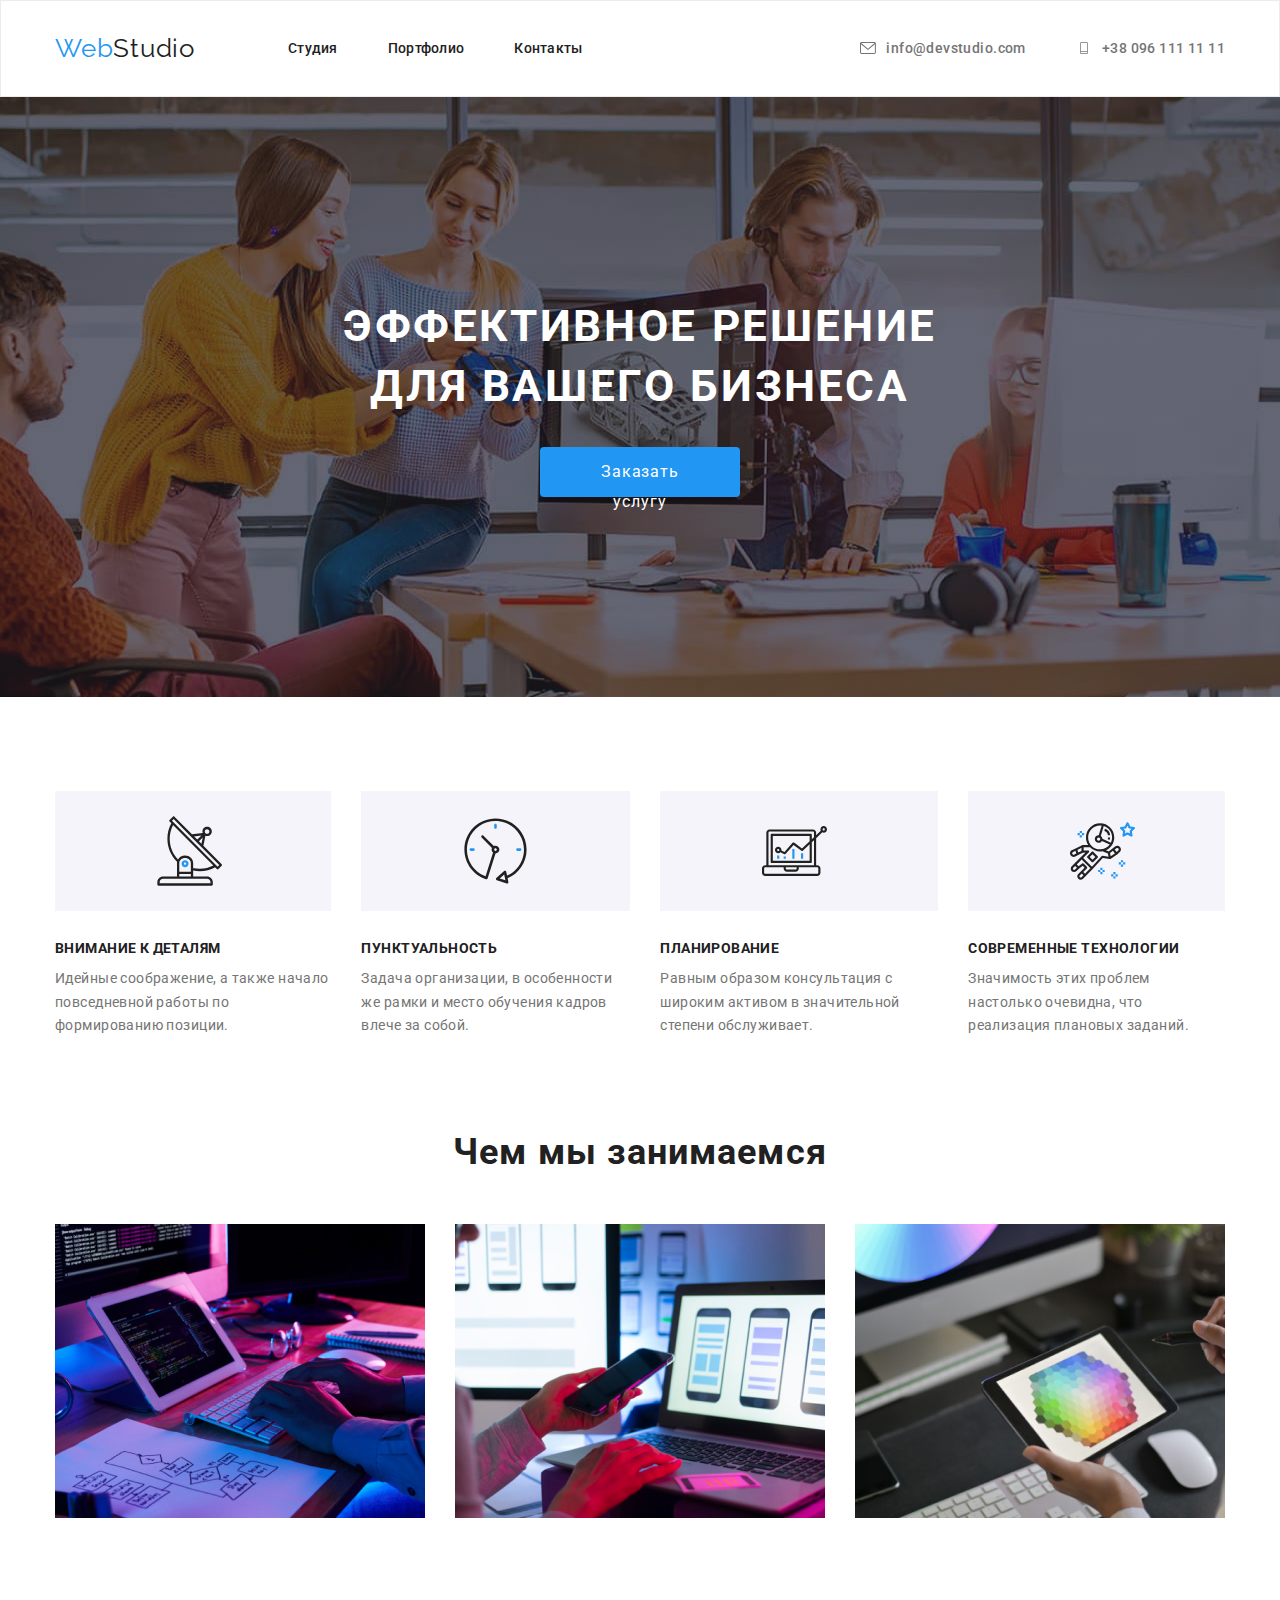
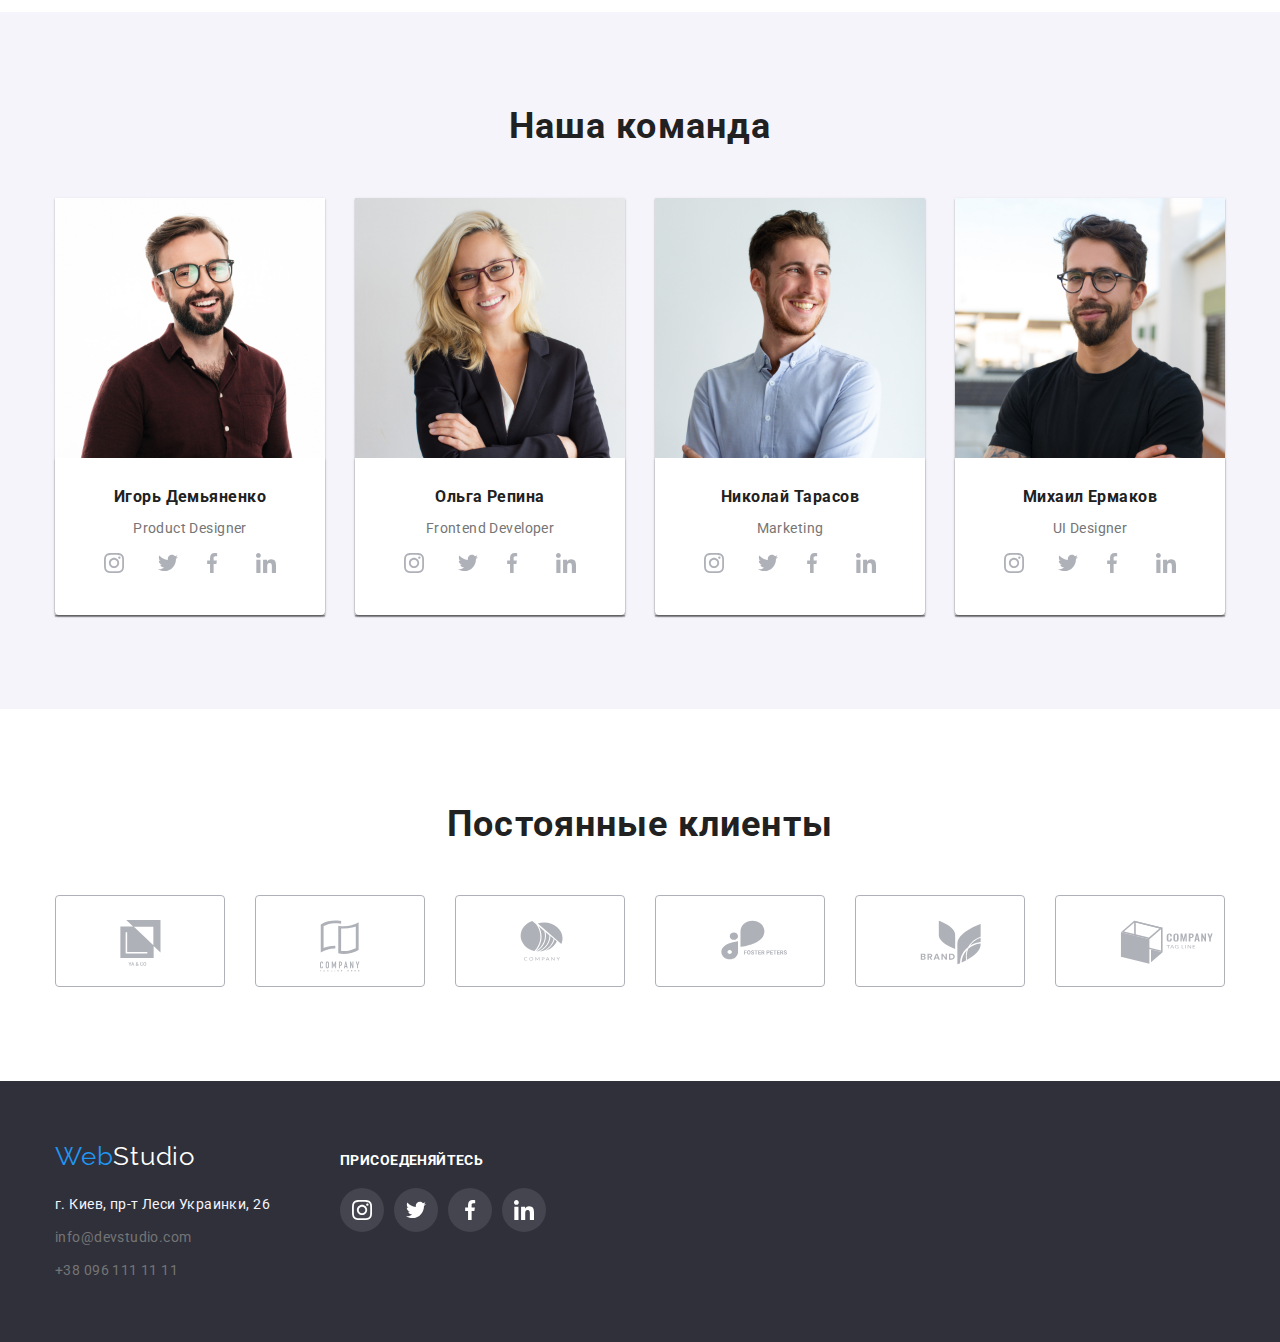
==== index.html @ e849c687 "hw5" ====
<!DOCTYPE html>
<html lang="ru">
  <head>
    <meta charset="UTF-8">
    <meta name="viewport" content="width=device-width, initial-scale=1.0">
    <title>Project GOIT</title>
    <link rel="preconnect" href="https://fonts.gstatic.com">
    <link href="https://fonts.googleapis.com/css2?family=Raleway:wght@700&family=Roboto:wght@400;500;700;900&display=swap" rel="stylesheet">
    <link rel="stylesheet" href="https://cdnjs.cloudflare.com/ajax/libs/modern-normalize/1.0.0/modern-normalize.css">
    <link rel="stylesheet" href="css/styles.css">
  </head>
  <body>
    <header class="header">
      <div class="container header-page">
      <nav class="main-nav">
        <a class='logo' href="index.html"><span class="logo-color">Web</span>Studio</a>
        <ul class="header-links">
          <li class="item"><a href="" class="header-link">Студия</a></li>
          <li class="item"><a href="portfolio.html" class="header-link">Портфолио</a></li>
          <li class="item"><a href="" class="header-link">Контакты</a></li>
        </ul>
      </nav>
        <ul class="header-contacts adress-list">
          <li class="item contacts-item"><a href="" class="contacts address-link">
            <svg class="adress-icon">
              <use href="./images/icons/sprite.svg#icon-email"></use>
            </svg>
            info@devstudio.com
          </a></li>
          <li class="item contacts-item"><a href="" class="contacts address-link">
            <svg class="adress-icon phone">
              <use href="./images/icons/sprite.svg#icon-phone"></use>
            </svg>
            +38  096  111  11  11
          </a></li>
        </ul>
      </div>
    </header>
    <main>
    <section class="hero">
      <div class="container page-hero">
        <h1 class="hero-title">Эффективное решение для вашего бизнеса</h1>
        <button class="hero-button" type="button">Заказать услугу</button>
      </div>
      </section>
      <section class="section">
        <div class="container">
        <ul class="about-list">
          <li class="item">
            <div class="our-privilege">
              <svg class="our-privilege-item">
                <use href="./images/icons/sprite.svg#icon-antenna"></use>
              </svg>
            </div>
            <h3 class="about-subtitle">Внимание к деталям</h3>
            <p class="about-list-text">
             Идейные соображение, а также начало повседневной работы по формированию позиции.
            </p>
          </li>
          <li class="item">
            <div class="our-privilege">
              <svg class="our-privilege-item">
                <use href="./images/icons/sprite.svg#icon-clock"></use>
              </svg>
            </div>
            <h3 class="about-subtitle">Пунктуальность</h3>
            <p class="about-list-text">
              Задача организации, в особенности же рамки и место обучения кадров влече  за собой.
            </p>
          </li>
          <li class="item">
            <div class="our-privilege">
              <svg class="our-privilege-item">
                <use href="./images/icons/sprite.svg#icon-diagram"></use>
              </svg>
            </div>
            <h3 class="about-subtitle">Планирование</h3>
            <p class="about-list-text">
             Равным образом консультация с широким активом в значительной степени обслуживает.
            </p>
          </li>
          <li class="item">
            <div class="our-privilege">
              <svg class="our-privilege-item">
                <use href="./images/icons/sprite.svg#icon-astronaut"></use>
              </svg>
            </div>
            <h3 class="about-subtitle">Современные технологии</h3>
            <p class="about-list-text">
              Значимость этих проблем настолько очевидна, что реализация плановых заданий.
            </p>
          </li>
        </ul>
      </div>
      </section>
      <section class="section services">
        <div class="container">
          <h2 class="services-title">Чем мы занимаемся</h2>
          <ul class="services-list">
            <li class="services-img"><img src="images/img1.jpg" width="370" height="294" alt="руки на клавиатуре"></li>
            <li class="services-img"><img src="images/img2.jpg" width="370" height="294" alt="телефон в руке"></li>
            <li class="services-img"><img src="images/img3.jpg" width="370" height="294" alt="планшет в руке"></li>
        </ul>
      </div>
      </section>
      <section class=" section our-team">
        <div class="container">
        <h2 class="our-team-title">Наша команда</h2>
        <ul class="our-team-list">
          <li class="card-in-case">
            <img src="./images/team/igor.jpg" width="270" height="260" alt="Игорь Демьяненко">
            <div class="name-work">
            <h3 class="name">Игорь Демьяненко</h3>
            <p lang="en">Product Designer</p>
            <ul class="socials-icons">
              <li class="social-icons-item">
                <a href="" class="socials-icons-link" targen="_blank" rel="noopener noreferrer">
                  <svg class="socials-icons-svg">
                    <use href="./images/icons/sprite.svg#icon-instagram"></use>
                  </svg>
                </a>
              </li>
              <li class=" targen="_blank"">
                <a href="" class="socials-icons-link" targen="_blank" rel="noopener noreferrer">
                  <svg class="socials-icons-svg">
                    <use href="./images/icons/sprite.svg#icon-twitter"></use>
                  </svg>
                </a>
              </li>
              <li class="social-icons-item">
                <a href="" class="socials-icons-link" targen="_blank" rel="noopener noreferrer">
                  <svg class="socials-icons-svg">
                    <use href="./images/icons/sprite.svg#icon-facebook"></use>
                  </svg>
                </a>
              </li>
              <li class="social-icons-item">
                <a href="" class="socials-icons-link" targen="_blank" rel="noopener noreferrer">
                  <svg class="socials-icons-svg">
                    <use href="./images/icons/sprite.svg#icon-linkedin"></use>
                  </svg>
                </a>
              </li>
            </ul>
          </div>
          </li>
          <li class="card-in-case">
            <img src="./images/team/olga.jpg" width="270" height="260" alt="Ольга Репина">
            <div class="name-work">
            <h3 class="name">Ольга Репина</h3>
            <p lang="en">Frontend Developer</p>
            <ul class="socials-icons">
              <li class="social-icons-item">
                <a href="" class="socials-icons-link" target="_blank" rel="noopener noreferrer">
                  <svg class="socials-icons-svg">
                    <use href="./images/icons/sprite.svg#icon-instagram"></use>
                  </svg>
                </a>
              </li>
              <li class=" targen="_blank"">
                <a href="" class="socials-icons-link" target="_blank" rel="noopener noreferrer">
                  <svg class="socials-icons-svg">
                    <use href="./images/icons/sprite.svg#icon-twitter"></use>
                  </svg>
                </a>
              </li>
              <li class="social-icons-item">
                <a href="" class="socials-icons-link" target="_blank" rel="noopener noreferrer">
                  <svg class="socials-icons-svg">
                    <use href="./images/icons/sprite.svg#icon-facebook"></use>
                  </svg>
                </a>
              </li>
              <li class="social-icons-item">
                <a href="" class="socials-icons-link" target="_blank" rel="noopener noreferrer">
                  <svg class="socials-icons-svg">
                    <use href="./images/icons/sprite.svg#icon-linkedin"></use>
                  </svg>
                </a>
              </li>
            </ul>
          </div>
          </li>
          <li class="card-in-case">
            <img src="./images/team/nikolai.jpg" width="270" height="260" alt="Николай Тарасов">
            <div class="name-work">
            <h3 class="name">Николай Тарасов</h3>
            <p lang="en">Marketing</p>
            <ul class="socials-icons">
              <li class="social-icons-item">
                <a href="" class="socials-icons-link" target="_blank" rel="noopener noreferrer">
                  <svg class="socials-icons-svg">
                    <use href="./images/icons/sprite.svg#icon-instagram"></use>
                  </svg>
                </a>
              </li>
              <li class=" targen="_blank">
                <a href="" class="socials-icons-link" target="_blank" rel="noopener noreferrer">
                  <svg class="socials-icons-svg">
                    <use href="./images/icons/sprite.svg#icon-twitter"></use>
                  </svg>
                </a>
              </li>
              <li class="social-icons-item">
                <a href="" class="socials-icons-link" target="_blank" rel="noopener noreferrer">
                  <svg class="socials-icons-svg">
                    <use href="./images/icons/sprite.svg#icon-facebook"></use>
                  </svg>
                </a>
              </li>
              <li class="social-icons-item">
                <a href="" class="socials-icons-link" target="_blank" rel="noopener noreferrer">
                  <svg class="socials-icons-svg">
                    <use href="./images/icons/sprite.svg#icon-linkedin"></use>
                  </svg>
                </a>
              </li>
            </ul>
          </div>
          </li>
          <li class="card-in-case">
            <img src="./images/team/mikhail.jpg" width="270" height="260" alt="Михаил Ермаков">
            <div class="name-work">
            <h3 class="name">Михаил Ермаков</h3>
            <p lang="en">UI Designer</p>
            <ul class="socials-icons">
              <li class="social-icons-item">
                <a href="" class="socials-icons-link" targen="_blank" rel="noopener noreferrer">
                  <svg class="socials-icons-svg">
                    <use href="./images/icons/sprite.svg#icon-instagram"></use>
                  </svg>
                </a>
              </li>
              <li class=" targen="_blank"">
                <a href="" class="socials-icons-link" targen="_blank" rel="noopener noreferrer">
                  <svg class="socials-icons-svg">
                    <use href="./images/icons/sprite.svg#icon-twitter"></use>
                  </svg>
                </a>
              </li>
              <li class="social-icons-item">
                <a href="" class="socials-icons-link" targen="_blank" rel="noopener noreferrer">
                  <svg class="socials-icons-svg">
                    <use href="./images/icons/sprite.svg#icon-facebook"></use>
                  </svg>
                </a>
              </li>
              <li class="social-icons-item">
                <a href="" class="socials-icons-link" targen="_blank" rel="noopener noreferrer">
                  <svg class="socials-icons-svg">
                    <use href="./images/icons/sprite.svg#icon-linkedin"></use>
                  </svg>
                </a>
              </li>
            </ul>
          </div>
          </li>
        </ul>
      </div>
      </section>
      <section class="section-regular-clients">
        <div class="container">
        <h2 class="regular-clients-hero">Постоянные клиенты</h2>
        <ul class="regular-clients-list">
          <li class="regular-clients-item">
            <a href="" class="regular-clients-link">
              <svg class="regular-clients-svg" width="41px" height="46px">
                <use href="./images/icons/sprite.svg#icon-yaco"></use>
              </svg>
          </a>
          </li>
          <li class="regular-clients-item">
            <a href="" class="regular-clients-link">
              <svg class="regular-clients-svg" width="40px" height="52px">
                <use href="./images/icons/sprite.svg#icon-companytaglinehere"></use>
              </svg>
          </a>
          </li>
          <li class="regular-clients-item">
            <a href="" class="regular-clients-link">
              <svg class="regular-clients-svg" width="43px" height="41px">
                <use href="./images/icons/sprite.svg#icon-company"></use>
              </svg>
          </a>
          </li>
          <li class="regular-clients-item">
            <a href="" class="regular-clients-link">
              <svg class="regular-clients-svg" width="84px" height="40px">
                <use href="./images/icons/sprite.svg#icon-fosterpeters"></use>
              </svg>
          </a>
          </li>
          <li class="regular-clients-item">
            <a href="" class="regular-clients-link">
              <svg class="regular-clients-svg" width="62px" height="45px">
                <use href="./images/icons/sprite.svg#icon-brand"></use>
              </svg>
          </a>
          </li>
          <li class="regular-clients-item">
            <a href="" class="regular-clients-link">
              <svg class="regular-clients-svg" width="94px" height="44px">
                <use href="./images/icons/sprite.svg#icon-companytagline"></use>
              </svg>
          </a>
          </li>
        </ul>
      </div>
      </section>
    </main>
      <footer class="footer">
        <div class=" footer-info container">
        <div>
          <a class='logo-footer' href="index.html"><span class="logo-color">Web</span>Studio</a>
        <address class="address">
        <p class="place">г. Киев, пр-т Леси Украинки, 26</p>
        <ul class="footer-list">
          <li><a class="contacts" href="">info@devstudio.com</a></li>
          <li><a class="contacts " href="">+38  096  111  11  11</a></li>
        </ul>
      </div>
        <div class="footer-info-svg">
          <h2 class="footer-title">Присоеденяйтесь</h2>
        <ul class="socials-icons footer-icons">
          <li class="social-icons-item">
            <a href="" class="socials-icons-link icons-footer" target="_blank" rel="noopener noreferrer">
              <svg class="socials-icons-svg footer-svg">
                <use href="./images/icons/sprite.svg#icon-instagram"></use>
              </svg>
            </a>
          </li>
          <li class="social-icons-item">
            <a href="" class="socials-icons-link icons-footer" target="_blank" rel="noopener noreferrer">
              <svg class="socials-icons-svg footer-svg">
                <use href="./images/icons/sprite.svg#icon-twitter"></use>
              </svg>
            </a>
          </li>
          <li class="social-icons-item">
            <a href="" class="socials-icons-link icons-footer" target="_blank" rel="noopener noreferrer">
              <svg class="socials-icons-svg footer-svg">
                <use href="./images/icons/sprite.svg#icon-facebook"></use>
              </svg>
            </a>
          </li>
          <li class="social-icons-item">
            <a href="" class="socials-icons-link icons-footer" target="_blank" rel="noopener noreferrer">
              <svg class="socials-icons-svg footer-svg">
                <use href="./images/icons/sprite.svg#icon-linkedin"></use>
              </svg>
            </a>
          </li>
        </ul>
      </div>
        </address>
      </div>
      </footer>
  </body>
</html>
---- css/styles.css ----
:root {
    --accent-background-title-color: #2F303A;
    --accent-background-footer-color: #2F303A;
    --accent-background-our-team-color: #F5F4FA;
    --primary-background-color: #F5F4FA;
    --secondary-background-color: #2196F3;
    
    --accent-text-color: #757575;
    --primary-text-color: #212121;
    --secondary-text-color: #FFFFFF;
    --svg-primary-color: #AFB1B8;
    
    --main-font: 'Roboto', sans-serif;
    --logo-font: 'Raleway', sans-serif;
}

body {
    font-family: var(--main-font);
    color:var(--accent-text-color);
    font-size: 14px;
    line-height: 1.71;
    letter-spacing: 0.03em;
}

*,
*::before,
*::after {
    box-sizing: border-box;
}

h1,
h2,
h3,
h4,
h5,
h6,
p,
ul {
margin: 0;
padding: 0;
}

img {
    display: block;
    max-width: 100%;
}

.container {
    width: 1200px;
    padding-left: 15px;
    padding-right: 15px;
    margin-left: auto;
    margin-right: auto;
}

.section {
    padding-top: 94px;
    padding-bottom: 94px;
}

/* -----------------------------ЛОГОТИП--------------------- */

.logo {
    font-family: var(--logo-font);
    font-size: 26px;
    line-height: 1.19;
    letter-spacing: 0.03em;
}

.logo:not(.nohover):hover,
.logo:not(.nofocus):focus {
color: var(--primary-text-color);
}

.logo-color {
    color:var(--secondary-background-color);
}

/* --------------------------МЕЙН-------------------------- */

.main-nav {
    display: flex;
    align-items: center;
}

/* ----------------------------------ХЕДЕР---------------------------- */

.header {
    background: var(--secondary-text-color);
    display: flex;
    border: 1px solid #ECECEC;
    padding-top: 32px;
    padding-bottom: 32px;
}

.header-page {
   display: flex;
   align-items: center;
}

.header-link {
    font-size: 14px;
    font-weight: 500;
    line-height: 1.14;
    letter-spacing: 0.02em;
    color:var(--primary-text-color);
}

.header-links {
    display: flex;
    margin-left: 93px;
}

.header-links .item {
    margin-right: 50px;
    display: block;
}

.header-links .item:last-child {
    margin-right: 0px;
}

.adress-icon {
    width: 16px;
    height: 12px;
    fill: currentColor;
    margin-right: 10px;
}

.phone {
    width: 10; 
    height: 16;
}

.address-link {
    display: flex;
    align-items: center;
}

.header-contacts {
    display: flex;
    font-weight: 500;
    margin-left: auto;
}

.header-contacts .item + .item {
     margin-left: 50px;
}

.contacts {
    color: var(--accent-text-color);
}

/* --------------------------ЗАГОЛОВОК И КНОПКА------------------------- */

.hero {
    background: var(--accent-background-title-color);
    background-image: linear-gradient(
        to right,
        rgba(47, 48, 58, 0.4),
        rgba(47, 48, 58, 0.4)
    ),
    url(../images/backgroundhero.jpg);
    text-align: center;
    background-size: cover;
    background-position: center;
}

.page-hero {
    padding-top: 200px;
    padding-bottom: 200px;
}

.hero-title {
    font-family: var(--main-font);
    font-size: 44px;
    max-width: 696px;
    line-height: 1.36;
    text-align: center;
    color:var(--secondary-text-color);
    letter-spacing: 0.06em;
    text-transform: uppercase;
    margin-right: auto;
    margin-left: auto;
    margin-bottom: 30px;
}

.hero-button {
    width: 200px;
    height: 50px;
    border-radius: 4px;
    padding: 10px 32px 10px 32px;
    margin-right: auto;
    margin-left: auto;
    font-size: 16px;
    line-height: 1.87;
    align-items: center;
    letter-spacing: 0.06em;
    border: none;
    cursor: pointer;
    color: var(--secondary-text-color);
    background-color:var(--secondary-background-color);
    box-shadow: 0px 4px 4px rgba(0, 0, 0, 0.15);
    display: block;
}

/* ----------------------------О НАС ------------------------ */

.about-list {
    display: flex;
    justify-content: center;
}

.about-list li {
    margin-right: 30px;
    align-items: center;
}

.about-list li:last-child {
    margin-right: 0px;;
}

.our-privilege {
    display: block;
    height: 120px;
    background: var(--accent-background-our-team-color);
    margin-bottom: 30px;
}

/* .our-privilege {
    display: flex;
    align-items: center;
    justify-content: center;
    height: 120px;
    background: var(--accent-background-our-team-color);
    margin-bottom: 30px;
} */

.our-privilege-item {
    width: 65px ;
    height: 70px;
    margin-top: 25px;
    margin-left: 102px;
}
 
.about-subtitle {
    height: 16px;
    font-size: 14px;
    line-height: 1.14;
    letter-spacing: 0.03em;
    text-transform: uppercase;
    margin-bottom: 10px;
    color: var(--primary-text-color);
}

/* --------------------------ЧЕМ мы занимаемся------------------------------- */

.services-title {
    font-size: 36px;
    line-height: 1.16;
    text-align: center;
    letter-spacing: 0.03em;
    color: var(--primary-text-color);
}

.services {
    padding-top: 0px;
}

.services-list {
    display: flex;
    margin-top: 50px;
    justify-content: center;
}

.services-img {
    margin-right: 30px;
}

.thumb-title {
    position: absolute;
}

/* .services-img::before {
    position: absolute;
    display: inline-block;
    content: "";
    width: 22.25%;
    height: 50px;
    background: rgba(47, 48, 58, 0.8);
} */

.services-img:last-child {
    margin-right: 0px;
}

/* ------------------------------Наша команда----------------------------- */
.our-team-title {
    font-size: 36px;
    line-height: 1.16;
    letter-spacing: 0.03em;
    text-align: center;
    margin-bottom: 50px;
    color: var(--primary-text-color);
}

/* ----------------------------SVG--------------------------------- */

.section-regular-clients {
    margin-top: 94px;
    margin-bottom: 94px;
}

.regular-clients-hero{
    font-size: 36px;
    margin-bottom: 50px;
    line-height: 42px;
    text-align: center;
    letter-spacing: 0.03em;
    color: var(--primary-text-color);
}

.regular-clients-list {
    display: flex;
    justify-content: center;
}

 .regular-clients-link {
    width: 170px;
    height: 92px;
    border: 1px solid #AFB1B8;
    border-radius: 4px;
    display: block;
    color: var(--svg-primary-color);
 }


 .regular-clients-item:not(:last-child){
    margin-right: 30px;
 }

.regular-clients-svg {
    margin-left: 64px;
    margin-top: 24px;  
    fill: currentColor;
}

.regular-clients-link:hover,
.regular-clients-link:focus {
    border: 1px solid var(--secondary-background-color);
    box-sizing: border-box;
}

.regular-clients-link:hover .regular-clients-svg, 
.regular-clients-link:focus .regular-clients-svg {
    fill: var(--secondary-background-color);
}

/* -------------------------------------------------------- */
.social-icons-item:not(:last-child) {
    margin-right: 10px;
}

.socials-icons {
    display: inline-flex;
}

.socials-icons-svg {
    width: 20px;
    height: 20px;
    fill: var(--svg-primary-color);
}

.socials-icons-link:hover {
    background-color: var(--secondary-background-color);
}

.socials-icons-link {
    width: 44px;
    height: 44px;
    border-radius: 50%;
    display: flex;
    align-items: center;
    justify-content: center;
}

.socials-icons-link:hover .socials-icons-svg,
.socials-icons-link:focus .socials-icons-svg {
    fill: var(--secondary-text-color);
}

/* ---------------------------------SVG END----------------------------- */

.our-team {
    background: var(--primary-background-color);
}

.filter-list {
    display: flex;
    flex-wrap: wrap;
    margin-left: -30px;
    margin-top: -30px;
}

.filter-list > .container-set {
    margin-left: 30px;
    margin-top: 30px;
    flex-basis: calc((100% - 30px * 3) / 3);
}

.our-team-list {
    display: flex;
    justify-content: center;
}

.title-filter {
    margin-bottom: 4px;
}

.set-items {
    padding: 24px 24px 24px 24px;
}

.name {
    font-size: 16px;
    line-height: 1.18;
    letter-spacing: 0.03em;
    margin-bottom: 10px;
    color: var(--primary-text-color);
}

.card-in-case {
    width: 270px;
    box-shadow: 0px 1px 3px rgba(0, 0, 0, 0.12),
    0px 1px 1px rgba(0, 0, 0, 0.14),
    0px 2px 1px rgba(0, 0, 0, 0.2);
    margin-right: 30px;
}

.card-in-case:last-child {
    margin-right: 0px;
}

.name-work {
    min-width: 137px;
    padding: 30px;
    text-align: center;
    box-shadow: 0px 1px 3px rgba(0, 0, 0, 0.12),
    0px 1px 1px rgba(0, 0, 0, 0.14),
    0px 2px 1px rgba(0, 0, 0, 0.2);
    border-radius: 0px 0px 4px 4px;
    background-color: var(--secondary-text-color);
}

address {
    font-style: inherit;
}

/* ----------------------------------------ССЫЛКИ------------------------------- */

a {
    color: var(--primary-text-color);
    text-decoration: none;
}

a:hover {
    color: var(--secondary-background-color);
    cursor:pointer;
}

a:focus {
    color: var(--secondary-background-color);
}

li {
    list-style: none;
}

/* -------------------------------------КНОПКИ--------------------------- */


/* ------------------------------------КНОПКИ ФИЛЬТРА------------------------ */


.filter-button {
    min-width: 73px;
    height: 38px;
    background: var(--primary-background-color);
    border-radius: 4px;
    border: none;
    padding: 6px 22px 6px 22px;
    font-weight: 500;
    font-size: 16px;
    line-height: 1.62px;
    letter-spacing: 0.03em;
}

.filter-button-list {
    display: flex;
    justify-content: center;
    margin-bottom: 50px;
}

.filter-button-list li {
    margin-right: 8px;
}

.filter-button-list li:last-child {
    margin-right: 0px;
}

button:hover {
    cursor:pointer;
    color: white;
    background-color:#2196F3;
    box-shadow: 0px 3px 1px rgba(0, 0, 0, 0.1),
    0px 1px 2px rgba(0, 0, 0, 0.08),
    0px 2px 2px rgba(0, 0, 0, 0.12);
    border-radius: 4px;
}

.title-filter { 
    font-size: 18px;
    line-height: 2.0;
    letter-spacing: 0.06em;
    color: var(--primary-text-color);
}

.container-set {
    width: 370px;
    background: #FFFFFF;
    border: 1px solid #EEEEEE;
    box-sizing: border-box;
}


/* -------------------------------------ВСЕ КНОПКИ------------------------------ */

button:focus {
    color: white;
    background-color:#2196F3;
}

/* -------------------------------ФУТЕР--------------------------------- */

.logo-footer {
    color:var(--secondary-text-color);
    font-family: var(--logo-font);
    font-size: 26px;
    line-height: 1.19;
    letter-spacing: 0.03em;
} 

.logo-footer:not(.nohover):hover,
.logo-footer:not(.nofocus):focus {
color: var(--secondary-text-color);
}

.place {
    font-size: 14px;
    line-height:1.71;
    letter-spacing: 0.03em;
    margin-bottom: 9px;
    color: var(--primary-background-color);
}

.footer .address {
    margin-top: 20px;
}

.footer-info {
    padding-top: 60px;
    padding-bottom: 60px;
    display: flex;
    align-items: baseline;
}

.icons-footer {
    background: rgba(255, 255, 255, 0.1);
}

.footer-info-svg {
 margin-left: 70px;
}

.footer-icons {
    margin-top: 20px;
}

.footer-svg {
    fill:var(--secondary-text-color)
}

.footer-title {
    font-size: 14px;
    line-height: 16px;
    letter-spacing: 0.03em;
    text-transform: uppercase;
    color: var(--secondary-text-color);
}

.footer {
    display: flex;
}

.footer-list li:not(:last-child) {
    margin-bottom: 9px;
}

 .footer {
    background: var(--accent-background-footer-color);
 }
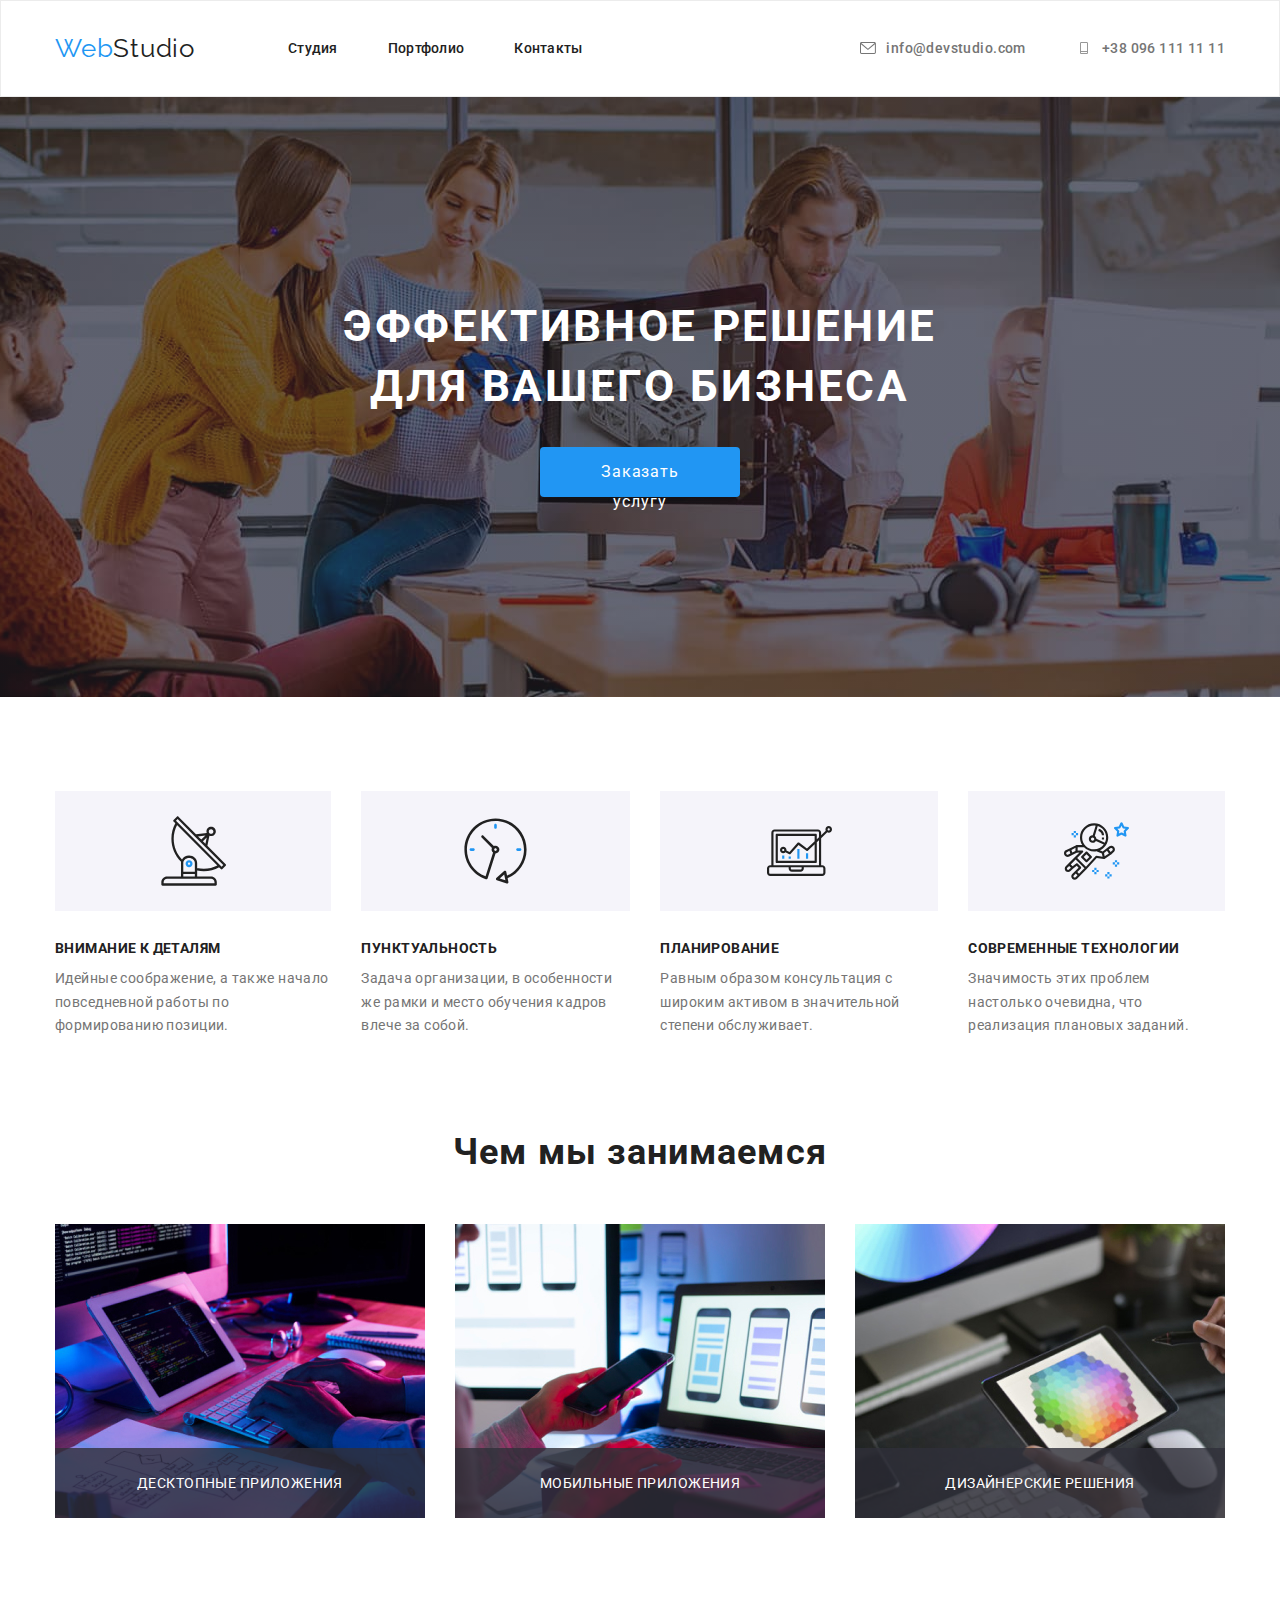
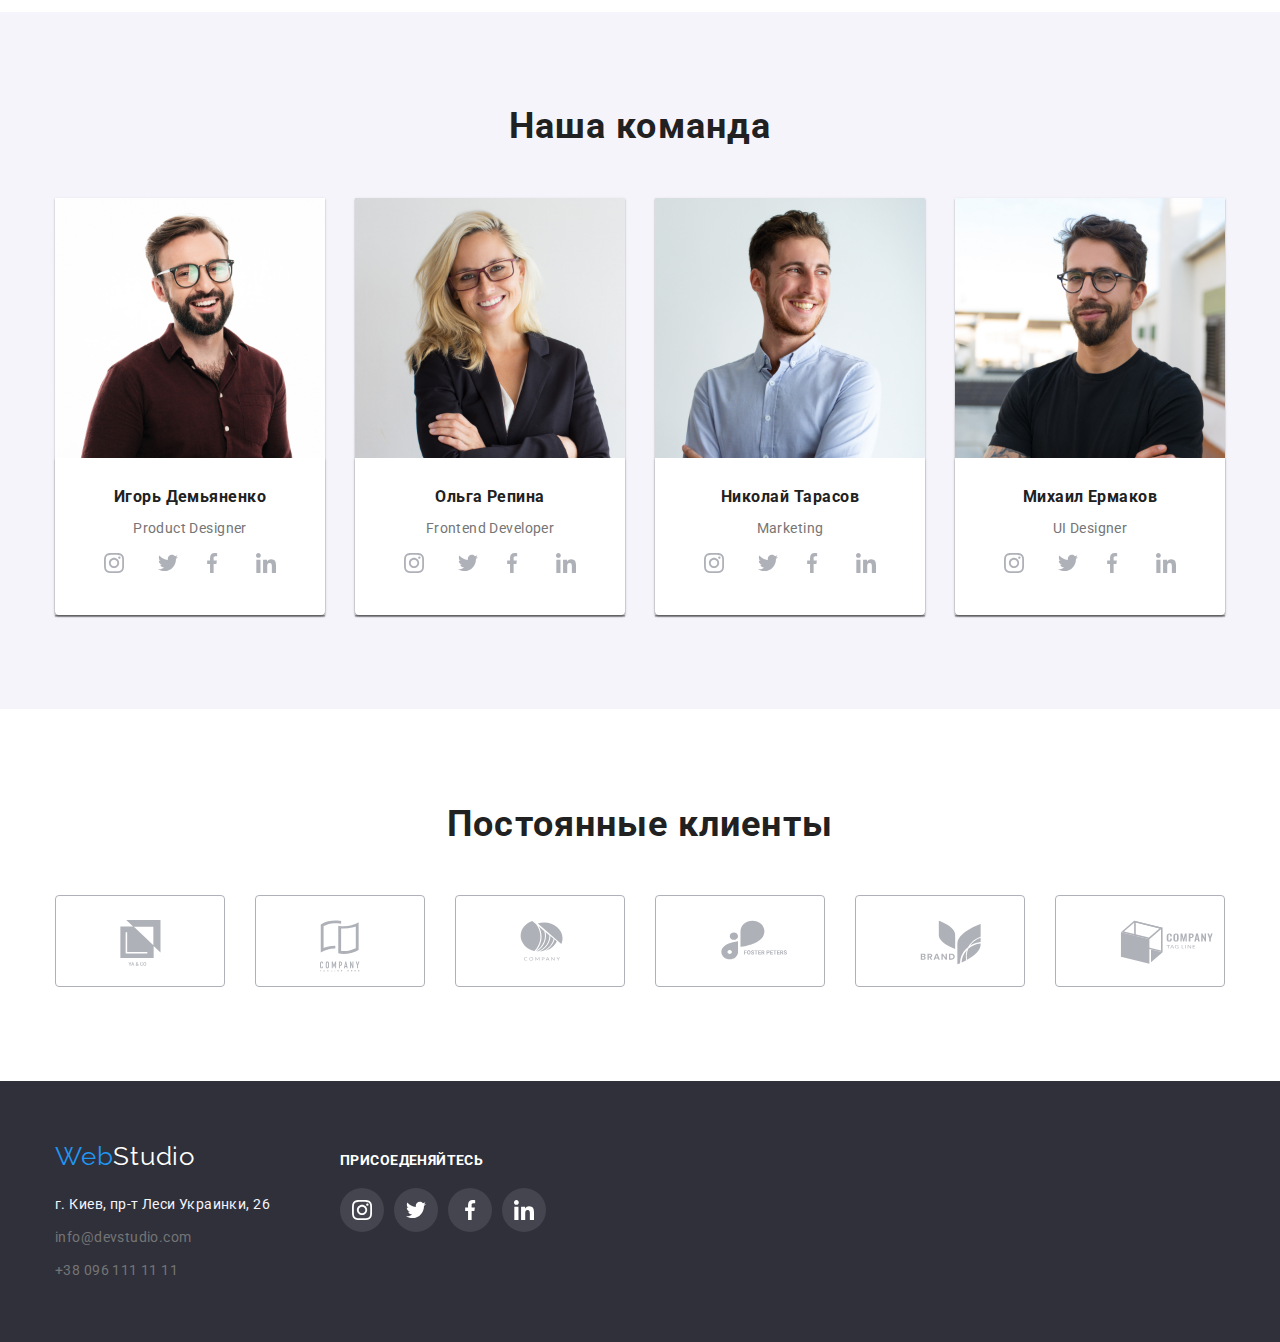
==== commit 84ba2c28: "Done" ====
--- a/index.html
+++ b/index.html
@@ -40,7 +40,7 @@
     <section class="hero">
       <div class="container page-hero">
         <h1 class="hero-title">Эффективное решение для вашего бизнеса</h1>
-        <button class="hero-button" type="button">Заказать услугу</button>
+        <button class="hero-button" type="button" data-modal-open>Заказать услугу</button>
       </div>
       </section>
       <section class="section">
@@ -97,9 +97,21 @@
         <div class="container">
           <h2 class="services-title">Чем мы занимаемся</h2>
           <ul class="services-list">
-            <li class="services-img"><img src="images/img1.jpg" width="370" height="294" alt="руки на клавиатуре"></li>
-            <li class="services-img"><img src="images/img2.jpg" width="370" height="294" alt="телефон в руке"></li>
-            <li class="services-img"><img src="images/img3.jpg" width="370" height="294" alt="планшет в руке"></li>
+            <li class="services-img"><img src="images/img1.jpg" width="370" height="294" alt="руки на клавиатуре">
+            <div class="services-overlay">
+              <p>Десктопные приложения</p>
+            </div>
+            </li>
+            <li class="services-img"><img src="images/img2.jpg" width="370" height="294" alt="телефон в руке">
+              <div class="services-overlay">
+                <p>Мобильные приложения</p>
+              </div>
+            </li>
+            <li class="services-img"><img src="images/img3.jpg" width="370" height="294" alt="планшет в руке">
+              <div class="services-overlay">
+                <p class="overlay-title">Дизайнерские решения</p>
+              </div>
+            </li>
         </ul>
       </div>
       </section>
@@ -307,6 +319,15 @@
         </ul>
       </div>
       </section>
+      <div class="backdrop is-hidden" data-modal>
+        <div  class="modal">
+          <button  class="modal-button" data-modal-close>
+            <svg class="modal-svg">
+              <use href="./images/icons/sprite.svg#icon-close" width="30" height="30"> </use>
+            </svg>
+          </button>
+        </div>
+      </div>
     </main>
       <footer class="footer">
         <div class=" footer-info container">
@@ -355,5 +376,6 @@
         </address>
       </div>
       </footer>
+      <script src="./js/modal.js"></script>
   </body>
 </html>--- a/css/styles.css
+++ b/css/styles.css
@@ -221,26 +221,17 @@
 }
 
 .our-privilege {
-    display: block;
-    height: 120px;
-    background: var(--accent-background-our-team-color);
-    margin-bottom: 30px;
-}
-
-/* .our-privilege {
     display: flex;
     align-items: center;
     justify-content: center;
     height: 120px;
     background: var(--accent-background-our-team-color);
     margin-bottom: 30px;
-} */
+}
 
 .our-privilege-item {
     width: 65px ;
     height: 70px;
-    margin-top: 25px;
-    margin-left: 102px;
 }
  
 .about-subtitle {
@@ -275,20 +266,30 @@
 
 .services-img {
     margin-right: 30px;
+    position: relative;
+}
+
+.services-overlay {
+    font-size: 14px;
+    line-height: 16px;
+    text-align: center;
+    letter-spacing: 0.03em;
+
+    text-transform: uppercase;
+    position: absolute;
+    background: rgba(47, 48, 58, 0.8);
+    color: #FFFFFF;
+    
+    padding-top: 27px;
+    bottom: 0;
+    width: 370px;
+    height: 70px;
 }
 
 .thumb-title {
     position: absolute;
 }
 
-/* .services-img::before {
-    position: absolute;
-    display: inline-block;
-    content: "";
-    width: 22.25%;
-    height: 50px;
-    background: rgba(47, 48, 58, 0.8);
-} */
 
 .services-img:last-child {
     margin-right: 0px;
@@ -415,6 +416,13 @@
 
 .title-filter {
     margin-bottom: 4px;
+}
+
+.container-set:hover,
+.container-set:focus {
+    box-shadow: 0px 1px 1px rgba(0, 0, 0, 0.12),
+    0px 4px 4px rgba(0, 0, 0, 0.06),
+    1px 4px 6px rgba(0, 0, 0, 0.16);
 }
 
 .set-items {
@@ -527,18 +535,84 @@
 }
 
 .container-set {
+    position: relative;
     width: 370px;
     background: #FFFFFF;
     border: 1px solid #EEEEEE;
     box-sizing: border-box;
 }
 
+.overlay-link .card-set-overlay:hover,
+.overlay-link .card-set-overlay:focus {
+    opacity: 1;
+}
+
+.card-set-overlay {
+    position: absolute;
+    background: rgba(33, 150, 243, 0.9);
+    color: #FFFFFF;
+    
+    opacity: 0;
+    font-size: 18px;
+    line-height: 1.56;
+    letter-spacing: 0.03em;
+    text-align: center;
+    padding-top:63px ;
+    
+    top: 0;
+    left: 0;
+    width: 100%;
+    height: 100%;
+}
+
+.overlay-link {
+    display: block;
+}
+
 
 /* -------------------------------------ВСЕ КНОПКИ------------------------------ */
 
 button:focus {
     color: white;
     background-color:#2196F3;
+}
+
+/* ----------------------------backdrop-------------------------- */
+
+.backdrop {
+    position: fixed;
+    width: 100%;
+    height: 100%;
+    top: 0;
+    left: 0;
+    background: rgba(0, 0, 0, 0.2);
+}
+
+.backdrop.is-hidden {
+    opacity: 0;
+    pointer-events: none;
+}
+
+.modal {
+    width: 528px;
+    height: 581px;
+    background-color: var(--secondary-text-color);
+
+    position: absolute;
+    top: 50%;
+    left: 50%;
+    transform: translate(-50%, -50%);
+}
+
+.modal-button {
+    border-radius: 50%;
+    width: 30px;
+    height: 30px;
+}
+
+.modal-svg {
+    margin-top: 0px;
+    margin-right: 0px;
 }
 
 /* -------------------------------ФУТЕР--------------------------------- */
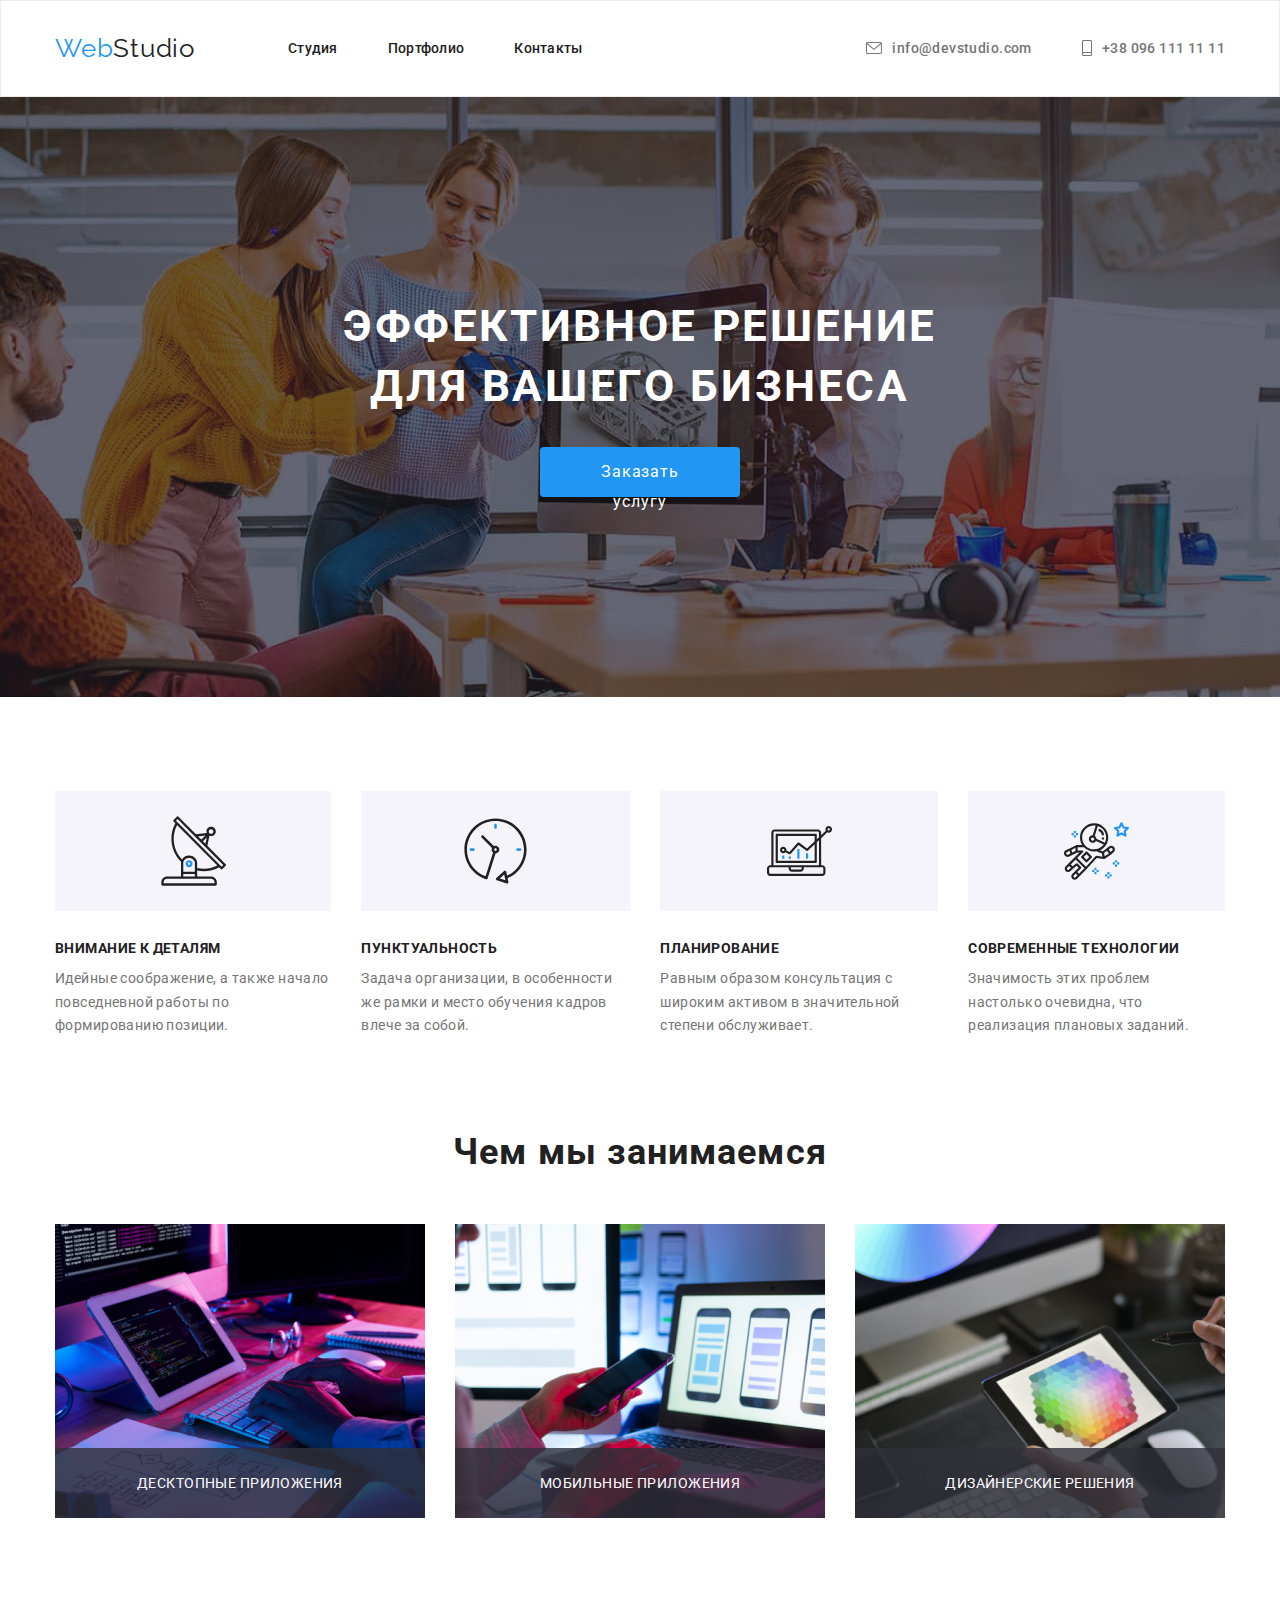
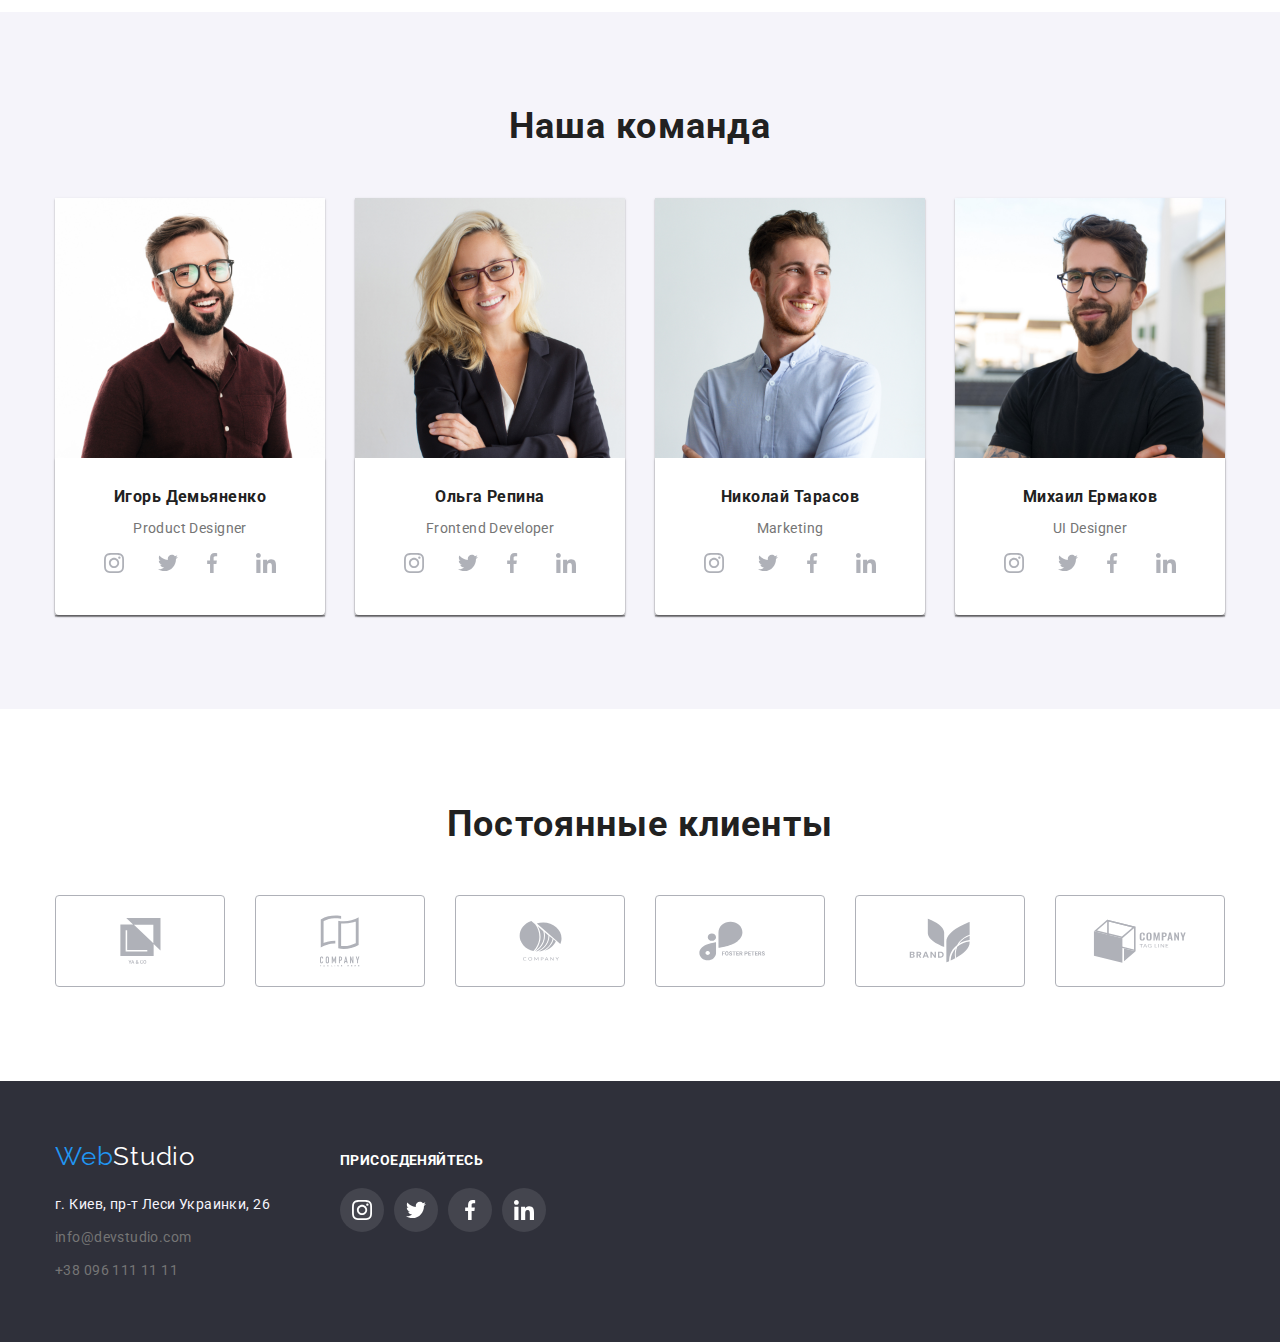
==== commit 8ce33f4b: "Fill" ====
--- a/index.html
+++ b/index.html
@@ -15,20 +15,20 @@
       <nav class="main-nav">
         <a class='logo' href="index.html"><span class="logo-color">Web</span>Studio</a>
         <ul class="header-links">
-          <li class="item"><a href="" class="header-link">Студия</a></li>
-          <li class="item"><a href="portfolio.html" class="header-link">Портфолио</a></li>
-          <li class="item"><a href="" class="header-link">Контакты</a></li>
+          <li class="item"><a href="" class="header-link menu-link">Студия</a></li>
+          <li class="item"><a href="portfolio.html" class="header-link menu-link">Портфолио</a></li>
+          <li class="item"><a href="" class="header-link menu-link">Контакты</a></li>
         </ul>
       </nav>
         <ul class="header-contacts adress-list">
           <li class="item contacts-item"><a href="" class="contacts address-link">
-            <svg class="adress-icon">
+            <svg class="adress-icon" width="16" height="12">
               <use href="./images/icons/sprite.svg#icon-email"></use>
             </svg>
             info@devstudio.com
           </a></li>
           <li class="item contacts-item"><a href="" class="contacts address-link">
-            <svg class="adress-icon phone">
+            <svg class="adress-icon phone"  width="10" height="16">
               <use href="./images/icons/sprite.svg#icon-phone"></use>
             </svg>
             +38  096  111  11  11
--- a/css/styles.css
+++ b/css/styles.css
@@ -104,6 +104,23 @@
     line-height: 1.14;
     letter-spacing: 0.02em;
     color:var(--primary-text-color);
+    position: relative;
+}
+
+.menu-link::after {
+    content: "";
+    width: 100%;
+    height: 4px;
+    background: #2196F3;
+    border-radius: 2px;
+    display: block;
+    position: absolute;
+    margin-top: 32px;
+    opacity: 0;
+}
+
+.menu-link:hover::after {
+    opacity: 1;
 }
 
 .header-links {
@@ -121,8 +138,6 @@
 }
 
 .adress-icon {
-    width: 16px;
-    height: 12px;
     fill: currentColor;
     margin-right: 10px;
 }
@@ -333,6 +348,9 @@
     border-radius: 4px;
     display: block;
     color: var(--svg-primary-color);
+    display: flex;
+    align-items: center;
+    justify-content: center;
  }
 
 
@@ -340,9 +358,7 @@
     margin-right: 30px;
  }
 
-.regular-clients-svg {
-    margin-left: 64px;
-    margin-top: 24px;  
+.regular-clients-svg { 
     fill: currentColor;
 }
 
@@ -372,7 +388,8 @@
     fill: var(--svg-primary-color);
 }
 
-.socials-icons-link:hover {
+.socials-icons-link:hover,
+.socials-icons-link:focus {
     background-color: var(--secondary-background-color);
 }
 
@@ -472,12 +489,7 @@
 }
 
 a:hover {
-    color: var(--secondary-background-color);
     cursor:pointer;
-}
-
-a:focus {
-    color: var(--secondary-background-color);
 }
 
 li {
